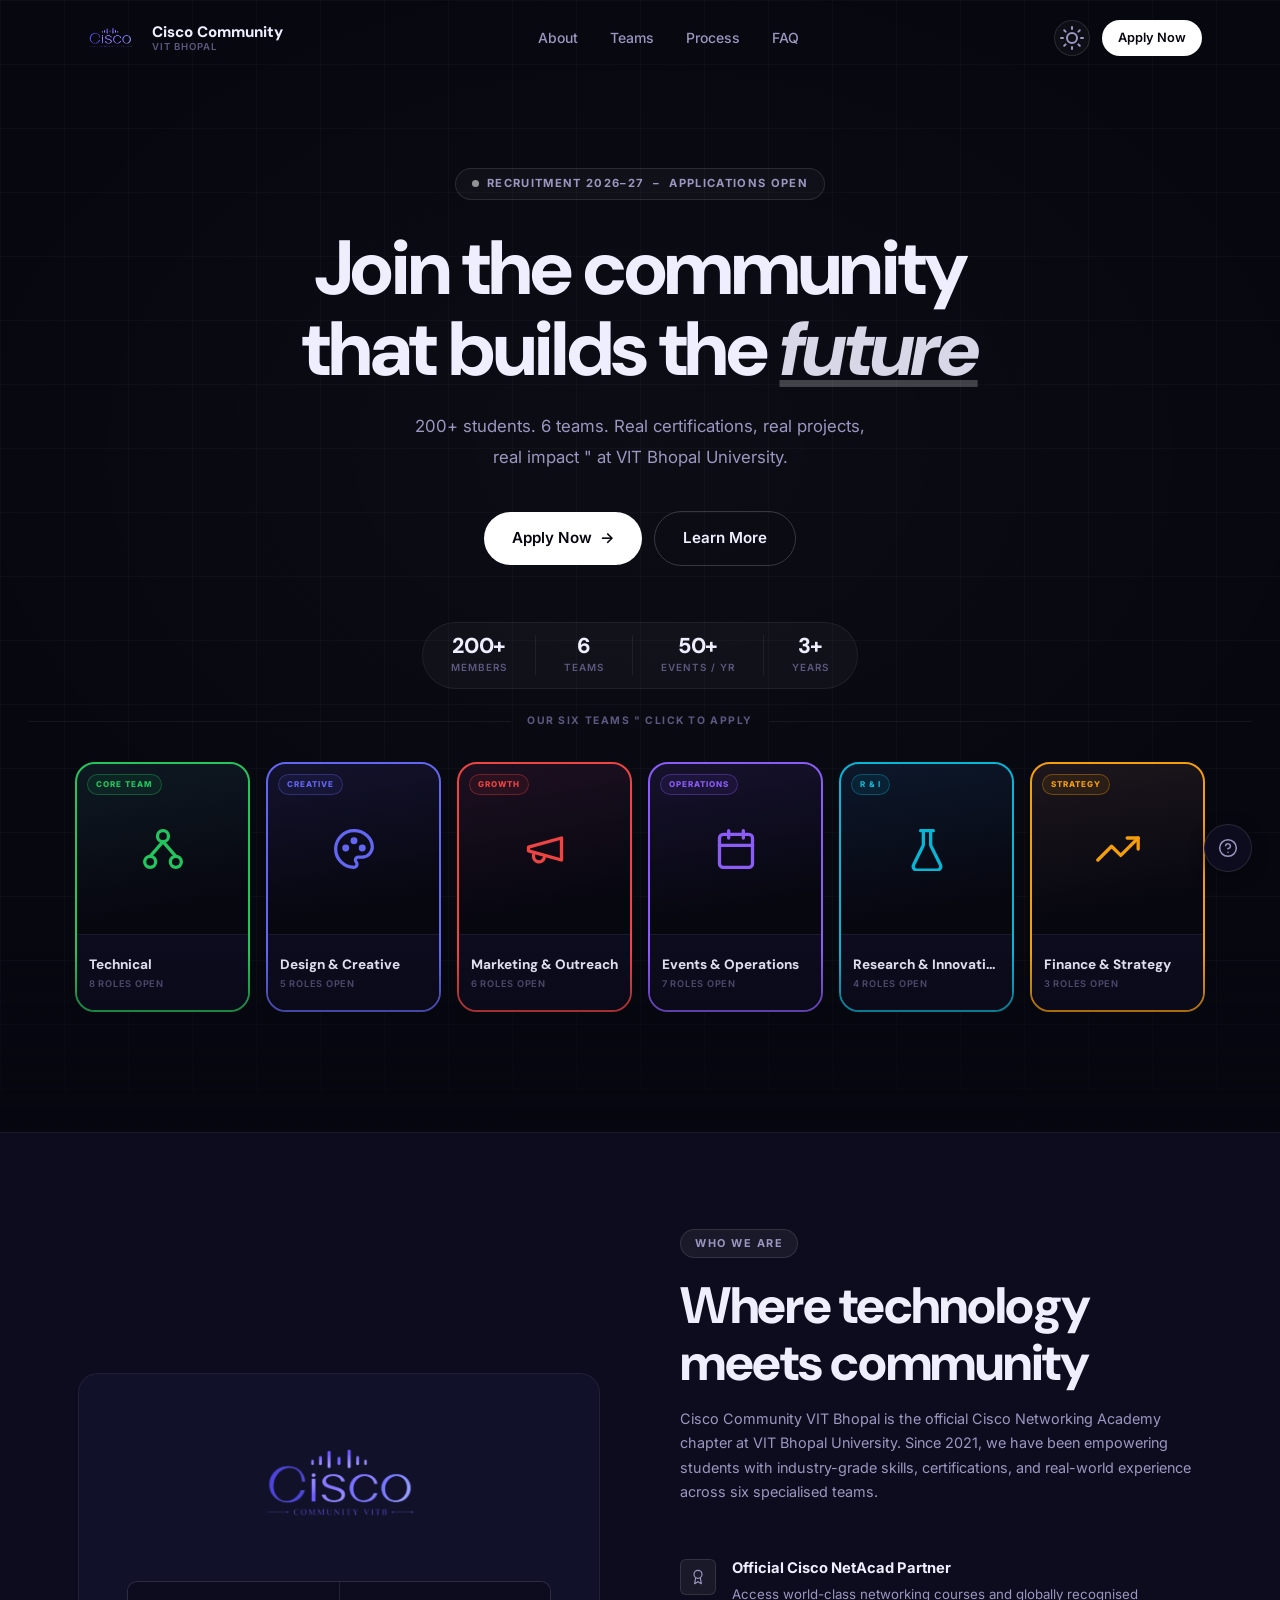
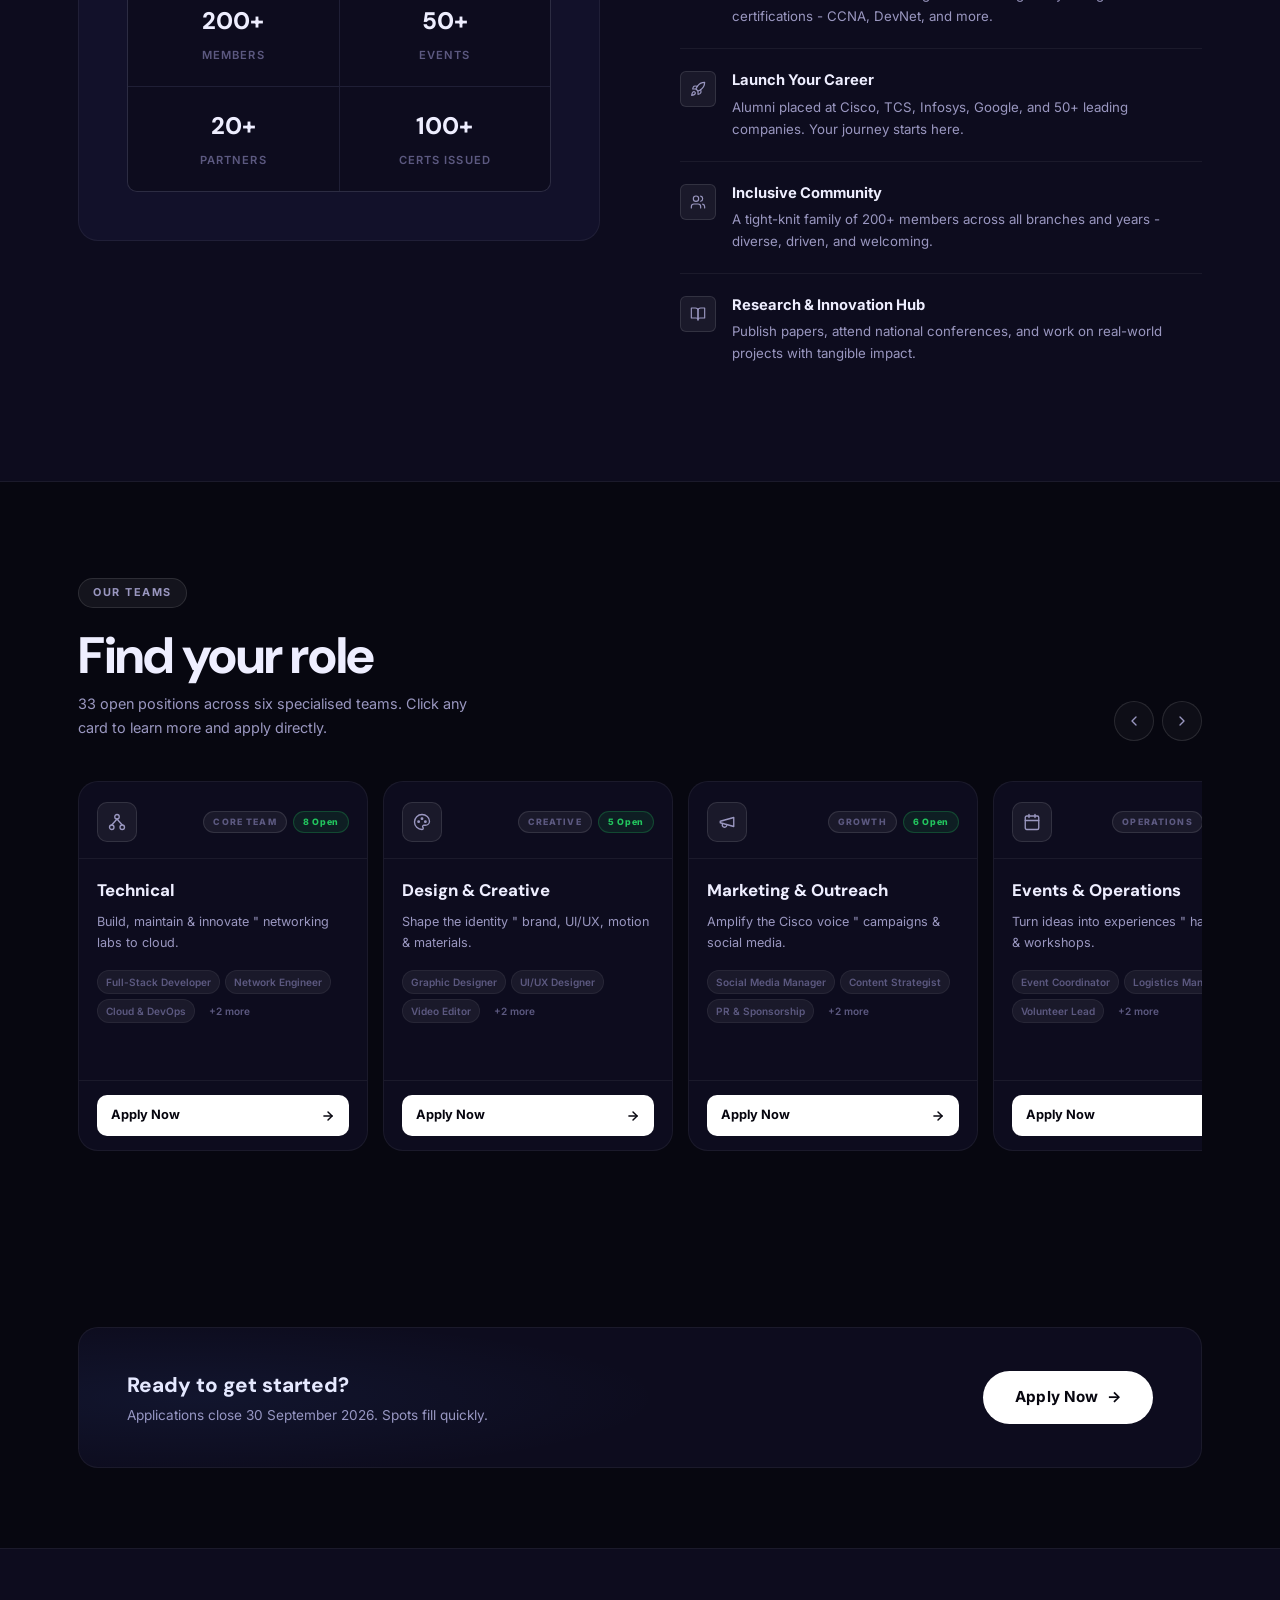
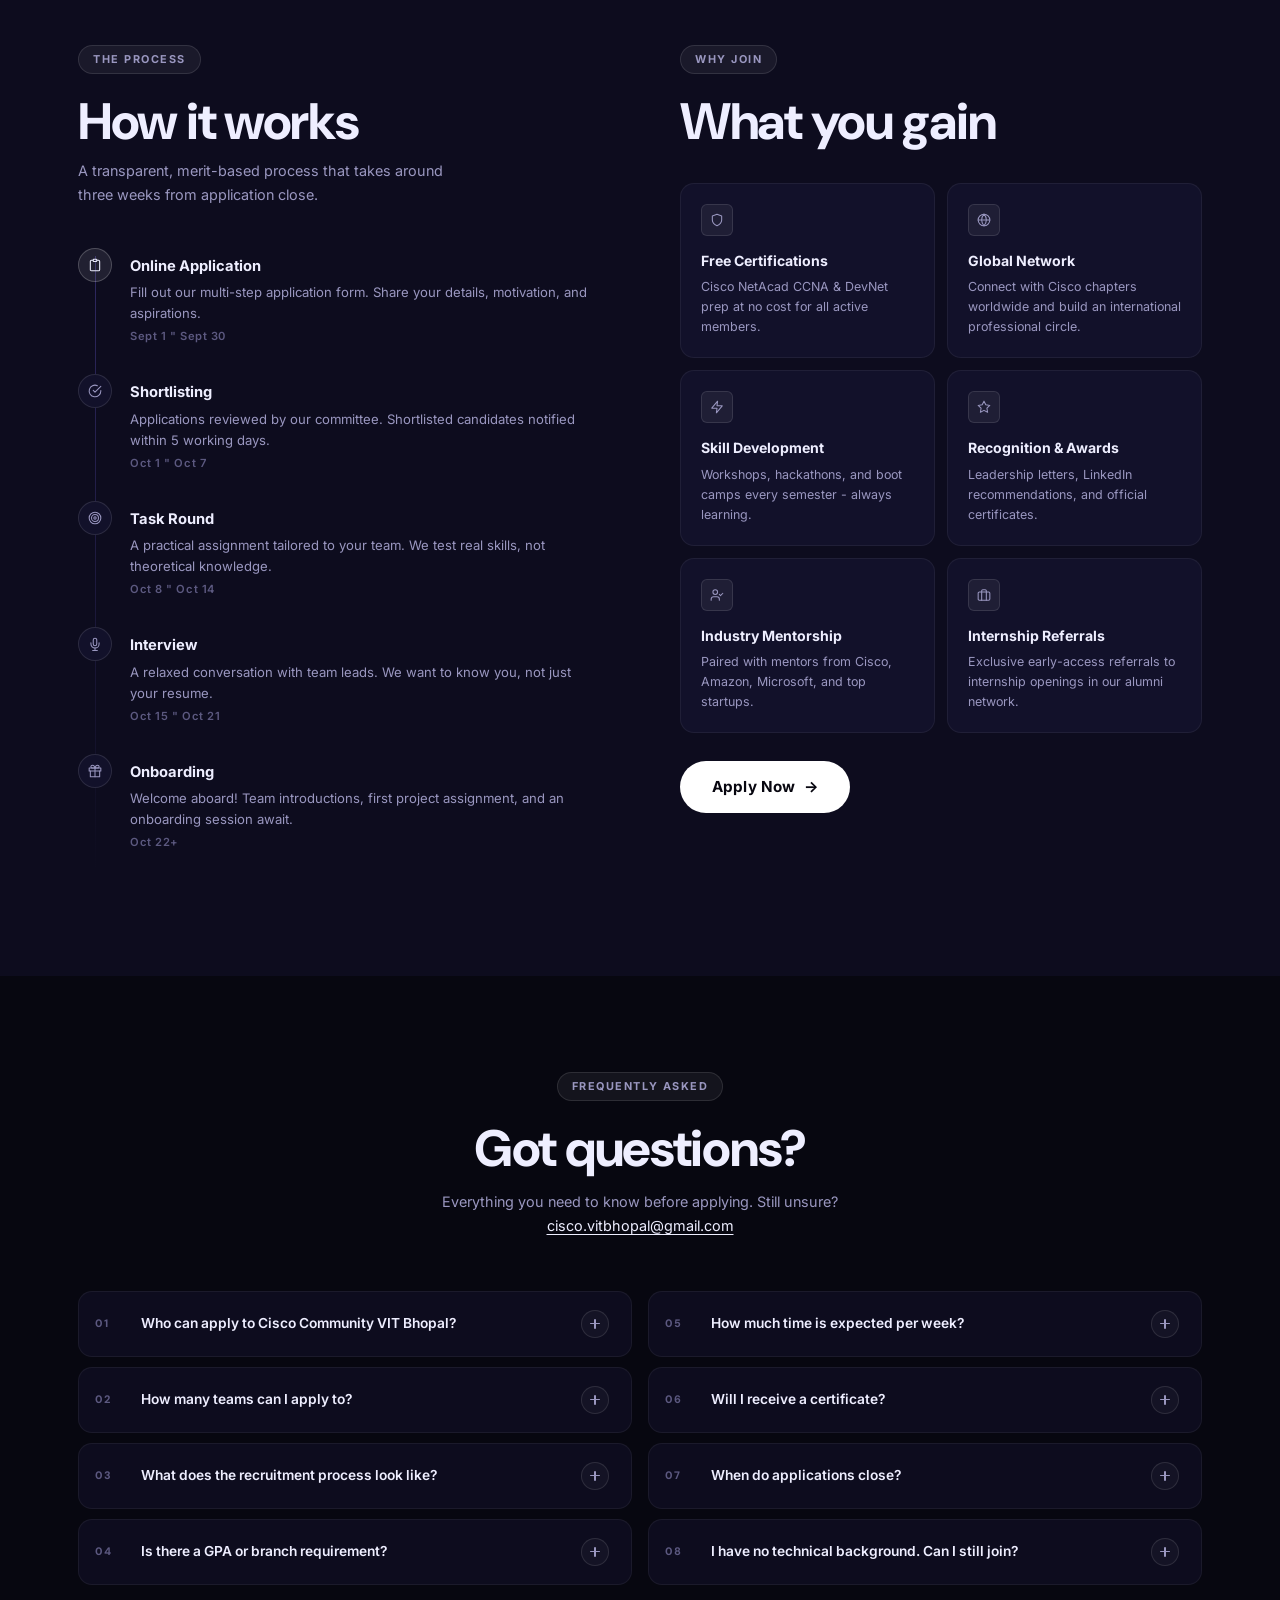
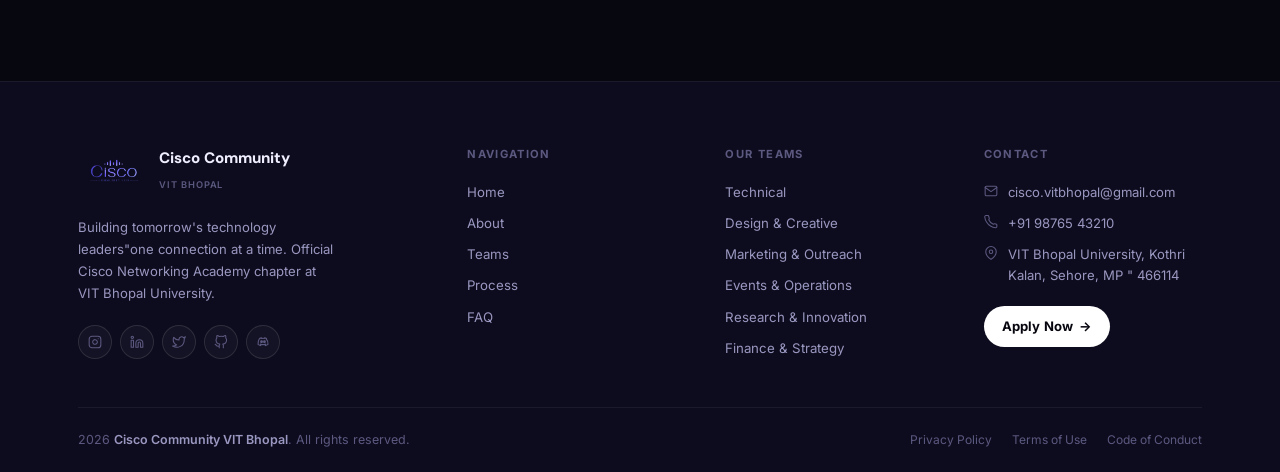
==== index.html @ 044852a4 "initial commit" ====
<!DOCTYPE html>
<html lang="en" data-theme="dark">
<head>
  <meta charset="UTF-8" />
  <meta name="viewport" content="width=device-width, initial-scale=1.0" />
  <meta name="description" content="Cisco Community VIT Bhopal — Recruitment 2026–27. Join 200+ students shaping the future of networking and technology at VIT Bhopal University." />
  <meta name="keywords" content="Cisco Community, VIT Bhopal, recruitment, networking, technology, club" />
  <meta name="author" content="Cisco Community VIT Bhopal" />

  <!-- Open Graph -->
  <meta property="og:title"       content="Cisco Community VIT Bhopal — Recruitment 2026–27" />
  <meta property="og:description" content="Join 200+ students. 6 teams. Endless opportunities." />
  <meta property="og:image"       content="logo.png" />
  <meta property="og:type"        content="website" />

  <title>Cisco Community VIT Bhopal — Recruitment 2026–27</title>

  <link rel="icon" type="image/png" href="logo.png" />
  <link rel="stylesheet" href="style.css" />
</head>
<body>

  <!-- NAVBAR -->
  <header id="navbar" role="banner"></header>

  <main>

    <!-- HERO -->
    <section id="hero" aria-label="Hero"></section>

    <!-- ABOUT -->
    <section id="about" class="section" aria-label="About"></section>

    <!-- TEAMS -->
    <section id="teams" class="section" aria-label="Teams"></section>

    <!-- CTA BANNER (between Teams & Process) -->
    <div id="cta-container"></div>

    <!-- RECRUITMENT PROCESS -->
    <section id="recruitment" class="section" aria-label="Recruitment Process"></section>

    <!-- FAQ -->
    <section id="faq" class="section" aria-label="Frequently Asked Questions"></section>

  </main>

  <!-- FOOTER -->
  <footer id="footer" aria-label="Site Footer"></footer>

  <!-- TEAM DETAIL MODAL -->
  <div class="modal-overlay" id="team-modal" role="dialog" aria-modal="true" aria-label="Team Details">
    <div class="modal-box"></div>
  </div>

  <script src="app.js"></script>
</body>
</html>
---- style.css ----
/* ============================================================
   CISCO COMMUNITY VIT BHOPAL — RECRUITMENT WEBSITE
   Pangea-Style Design System · Full-Height Cards · Animations
   ============================================================ */

@import url('https://fonts.googleapis.com/css2?family=Inter:wght@300;400;500;600;700;800;900&family=DM+Sans:wght@300;400;500;600;700;800&display=swap');

/* ============================================================
   DESIGN TOKENS — DARK (default)
   ============================================================ */
:root {
  --bg-0:   #070710;
  --bg-1:   #0d0c1e;
  --bg-2:   #12112a;
  --bg-3:   #181635;
  --bg-4:   #1e1b40;

  --surface-1: rgba(255,255,255,0.03);
  --surface-2: rgba(255,255,255,0.055);
  --surface-3: rgba(255,255,255,0.085);

  --border-1: rgba(255,255,255,0.06);
  --border-2: rgba(255,255,255,0.11);
  --border-3: rgba(255,255,255,0.2);

  --accent:      #7c6aff;
  --accent-dim:  rgba(124,106,255,0.15);
  --accent-glow: rgba(124,106,255,0.28);

  --text-1: #eeeeff;
  --text-2: #9a97c0;
  --text-3: #5c5980;
  --text-inv: #07060f;

  --btn-primary-bg: #ffffff;
  --btn-primary-fg: #07060f;
  --btn-ghost-fg:   #eeeeff;
  --btn-ghost-border: rgba(255,255,255,0.18);

  --green:  #22c55e;
  --red:    #ef4444;
  --yellow: #f59e0b;

  --r-sm:   6px;
  --r-md:   10px;
  --r-lg:   14px;
  --r-xl:   20px;
  --r-2xl:  28px;
  --r-full: 9999px;

  --t-fast: 0.15s ease;
  --t-base: 0.28s ease;
  --t-slow: 0.5s ease;

  --z-nav:    900;
  --z-modal: 1000;
  --z-toast: 2000;
}

/* ============================================================
   LIGHT THEME
   ============================================================ */
[data-theme="light"] {
  --bg-0:   #f5f3ff;
  --bg-1:   #ffffff;
  --bg-2:   #f0eeff;
  --bg-3:   #e8e5ff;
  --bg-4:   #ddd9ff;

  --surface-1: rgba(0,0,0,0.02);
  --surface-2: rgba(0,0,0,0.04);
  --surface-3: rgba(0,0,0,0.07);

  --border-1: rgba(0,0,0,0.07);
  --border-2: rgba(0,0,0,0.12);
  --border-3: rgba(0,0,0,0.2);

  --accent:      #5b48f5;
  --accent-dim:  rgba(91,72,245,0.1);
  --accent-glow: rgba(91,72,245,0.22);

  --text-1:   #0d0a1a;
  --text-2:   #4a4768;
  --text-3:   #8e8aac;
  --text-inv: #f0efff;

  --btn-primary-bg: #0d0a1a;
  --btn-primary-fg: #ffffff;
  --btn-ghost-fg:   #0d0a1a;
  --btn-ghost-border: rgba(0,0,0,0.18);
}

/* ============================================================
   RESET
   ============================================================ */
*, *::before, *::after { margin:0; padding:0; box-sizing:border-box; }
html { scroll-behavior:smooth; font-size:16px; }
body {
  font-family: 'Inter', 'DM Sans', sans-serif;
  background: var(--bg-0);
  color: var(--text-1);
  line-height: 1.6;
  overflow-x: hidden;
  -webkit-font-smoothing: antialiased;
}
img    { max-width:100%; display:block; }
a      { color:inherit; text-decoration:none; }
ul,ol  { list-style:none; }
button { cursor:pointer; font-family:inherit; }
input,textarea,select { font-family:inherit; }
::-webkit-scrollbar { width:4px; }
::-webkit-scrollbar-track { background:var(--bg-1); }
::-webkit-scrollbar-thumb { background:var(--accent); border-radius:99px; }

/* ============================================================
   LAYOUT
   ============================================================ */
.container { max-width:1180px; margin:0 auto; padding:0 28px; }
.section   { padding:96px 0; position:relative; }

/* ============================================================
   TYPOGRAPHY
   ============================================================ */
.display-xl {
  font-family:'DM Sans','Inter',sans-serif;
  font-size: clamp(2.8rem, 6vw, 5.2rem);
  font-weight:800;
  line-height:1.05;
  letter-spacing:-0.03em;
}
.display-lg {
  font-family:'DM Sans','Inter',sans-serif;
  font-size: clamp(1.9rem, 4vw, 3.2rem);
  font-weight:800;
  line-height:1.1;
  letter-spacing:-0.025em;
}
.heading-md {
  font-family:'DM Sans','Inter',sans-serif;
  font-size:1.2rem;
  font-weight:700;
}
.body-lg { font-size:1.05rem; line-height:1.75; }
.body-md { font-size:0.9rem;  line-height:1.7; }
.body-sm { font-size:0.78rem; line-height:1.6; }
.label   { font-size:0.68rem; font-weight:700; letter-spacing:0.13em; text-transform:uppercase; }
.text-2  { color:var(--text-2); }
.text-3  { color:var(--text-3); }

/* ============================================================
   EYEBROW
   ============================================================ */
.eyebrow {
  display:inline-flex; align-items:center; gap:8px;
  padding:5px 14px;
  border:1px solid var(--border-2); border-radius:var(--r-full);
  background:var(--surface-2); color:var(--text-2);
  font-size:0.68rem; font-weight:700;
  letter-spacing:0.14em; text-transform:uppercase;
  margin-bottom:20px;
}
.eyebrow-accent {
  background:var(--accent-dim);
  border-color:rgba(124,106,255,0.32);
  color:var(--accent);
}

/* ============================================================
   BUTTONS
   ============================================================ */
.btn {
  display:inline-flex; align-items:center; justify-content:center; gap:8px;
  padding:11px 22px; border-radius:var(--r-full);
  font-weight:600; font-size:0.88rem; border:none;
  cursor:pointer; transition:all var(--t-base); white-space:nowrap;
}
.btn-primary { background:var(--btn-primary-bg); color:var(--btn-primary-fg); }
.btn-primary:hover { opacity:0.86; transform:translateY(-1px); }
.btn-ghost {
  background:transparent; color:var(--btn-ghost-fg);
  border:1px solid var(--btn-ghost-border);
}
.btn-ghost:hover { background:var(--surface-2); border-color:var(--border-3); transform:translateY(-1px); }
.btn-accent { background:var(--accent); color:#fff; }
.btn-accent:hover { opacity:0.86; transform:translateY(-1px); box-shadow:0 8px 24px var(--accent-glow); }
.btn-lg { padding:14px 28px; font-size:0.95rem; }
.btn-sm { padding:8px 16px;  font-size:0.8rem; }

/* ── Pangea CTA pill — only used in recruitment/footer CTA ── */
.btn-pangea {
  display:inline-flex; align-items:center; gap:8px;
  background:var(--btn-primary-bg);
  color:var(--btn-primary-fg);
  padding:14px 32px;
  border-radius:var(--r-full);
  font-weight:700; font-size:0.95rem;
  border:none; cursor:pointer;
  text-decoration:none;
  transition:all var(--t-base);
  letter-spacing:0.01em;
}

/* ============================================================
   NAVBAR
   ============================================================ */
#navbar {
  position:fixed; inset:0 0 auto; z-index:var(--z-nav);
  transition:background var(--t-base), border-color var(--t-base);
}
#navbar.scrolled {
  background:rgba(7,7,16,0.82);
  backdrop-filter:blur(18px); -webkit-backdrop-filter:blur(18px);
  border-bottom:1px solid var(--border-1);
}
[data-theme="light"] #navbar.scrolled { background:rgba(255,255,255,0.88); }

.nav-inner {
  display:flex; align-items:center; justify-content:space-between;
  padding:20px 28px; max-width:1180px; margin:0 auto;
}
.nav-logo { display:flex; align-items:center; gap:10px; flex-shrink:0; }
.nav-logo img { height:36px; filter:brightness(1.15) saturate(1.1); }
[data-theme="light"] .nav-logo img { filter:none; }
.nav-logo-stack { display:flex; flex-direction:column; line-height:1.1; }
.nav-logo-name  { font-family:'DM Sans',sans-serif; font-weight:800; font-size:0.95rem; }
.nav-logo-sub   { font-size:0.6rem; font-weight:600; color:var(--text-3); letter-spacing:0.1em; text-transform:uppercase; margin-top:1px; }

.nav-links { display:flex; align-items:center; gap:32px; }
.nav-links a { font-size:0.875rem; font-weight:500; color:var(--text-2); transition:color var(--t-fast); }
.nav-links a:hover { color:var(--text-1); }

.nav-right { display:flex; align-items:center; gap:12px; }

.theme-toggle {
  width:36px; height:36px; border-radius:50%;
  border:1px solid var(--border-2); background:var(--surface-1);
  color:var(--text-2); display:flex; align-items:center; justify-content:center;
  cursor:pointer; transition:all var(--t-fast); flex-shrink:0;
}
.theme-toggle:hover { background:var(--surface-3); color:var(--text-1); border-color:var(--border-3); }

.hamburger { display:none; flex-direction:column; gap:5px; background:none; border:none; padding:4px; }
.hamburger span { display:block; width:22px; height:1.5px; background:var(--text-1); border-radius:2px; transition:all var(--t-base); }

.nav-mobile { display:none; flex-direction:column; gap:0; background:var(--bg-1); border-top:1px solid var(--border-1); }
.nav-mobile.open { display:flex; }
.nav-mobile a { padding:14px 28px; font-size:0.9rem; font-weight:500; color:var(--text-2); border-bottom:1px solid var(--border-1); }
.nav-mobile a:hover { color:var(--text-1); }
.nav-mobile .btn { margin:16px 28px; }

/* ============================================================
   HERO — PANGEA CENTERED LAYOUT
   ============================================================ */
#hero {
  min-height:100vh;
  display:flex;
  flex-direction:column;
  align-items:center;
  padding-top:88px;
  position:relative;
  overflow:hidden;
  background:var(--bg-0);
}

/* Background elements */
.hero-bg { position:absolute; inset:0; pointer-events:none; z-index:0; }
.hero-grid-lines {
  position:absolute; inset:0;
  background-image:
    linear-gradient(rgba(255,255,255,0.022) 1px, transparent 1px),
    linear-gradient(90deg, rgba(255,255,255,0.022) 1px, transparent 1px);
  background-size:64px 64px;
}
[data-theme="light"] .hero-grid-lines {
  background-image:
    linear-gradient(rgba(0,0,0,0.04) 1px, transparent 1px),
    linear-gradient(90deg, rgba(0,0,0,0.04) 1px, transparent 1px);
}
.hero-vignette {
  position:absolute; inset:0;
  background:radial-gradient(ellipse 80% 65% at 50% 40%, rgba(255,255,255,0.025) 0%, transparent 70%);
}
.hero-fade-bottom {
  position:absolute; bottom:0; left:0; right:0; height:180px;
  background:linear-gradient(to top, var(--bg-0), transparent);
  pointer-events:none; z-index:5;
}

/* ── Hero center block ── */
.hero-center {
  position:relative; z-index:2;
  width:100%; max-width:1180px;
  padding:80px 28px 24px;
  display:flex; flex-direction:column; align-items:center;
}

/* Kicker pill */
.hero-kicker {
  display:inline-flex; align-items:center; gap:8px;
  padding:6px 16px;
  border:1px solid var(--border-2); border-radius:var(--r-full);
  background:var(--surface-1); color:var(--text-2);
  font-size:0.7rem; font-weight:700;
  letter-spacing:0.12em; text-transform:uppercase;
  margin-bottom:28px;
}
.hero-kicker-dot {
  width:7px; height:7px; border-radius:50%; background:rgba(255,255,255,0.55);
  animation:pulse-dot 2.2s ease-in-out infinite;
}

/* Main heading — accent word: clean white italic, formal */
.hero-accent-word {
  font-style:italic;
  color:var(--text-1);
  opacity:0.9;
  text-decoration:underline;
  text-underline-offset:5px;
  text-decoration-color:rgba(255,255,255,0.25);
}

/* Pangea CTA row */
.hero-actions {
  display:flex; align-items:center; gap:12px; flex-wrap:wrap;
  margin-bottom:56px;
}

/* Stats pill */
.hero-stats-row {
  display:flex; align-items:center;
  border:1px solid var(--border-1); border-radius:var(--r-full);
  background:var(--surface-1); overflow:hidden;
  flex-wrap:wrap;
}
.hsr-item {
  display:flex; flex-direction:column; align-items:center;
  padding:12px 28px;
}
.hsr-item strong {
  font-family:'DM Sans',sans-serif; font-size:1.35rem;
  font-weight:800; color:var(--text-1); letter-spacing:-0.02em;
  line-height:1.1;
}
.hsr-item span {
  font-size:0.62rem; font-weight:600; color:var(--text-3);
  letter-spacing:0.1em; text-transform:uppercase; margin-top:2px;
}
.hsr-sep { width:1px; height:40px; background:var(--border-1); flex-shrink:0; }

/* ── Hero arc (Pangea-style fan section) ── */
.hero-arc {
  position:relative; z-index:3;
  width:100%;
  padding:0 0 40px;
}
.hero-arc-label {
  display:flex; align-items:center;
  padding:0 28px; margin-bottom:16px;
}
.hero-arc-label span {
  font-size:0.65rem; font-weight:700;
  letter-spacing:0.15em; text-transform:uppercase;
  color:var(--text-3); padding:0 16px; white-space:nowrap;
}
.hsl-line { flex:1; height:1px; background:var(--border-1); }

/* SVG Icon Global Visibility */
svg.icon-svg, .htc-icon svg, .tc-icon-wrap svg, .about-feat-icon svg, .perk-icon svg, .tl-dot svg, .social-btn svg {
  display: inline-block;
  vertical-align: middle;
  stroke: currentColor;
  fill: none;
}

/* Arc track — align-items:flex-start so center cards are AT THE TOP of the arc
   (upper dome), outer cards drop down below them */
.hero-arc-track {
  display: flex;
  justify-content: center;
  align-items: flex-start;   /* top-anchored: outer cards high, center drops down */
  gap: 16px;
  padding: 16px 28px 80px;   /* bottom padding = room for center drop */
  overflow: visible;
}

/* ── Hero arc portrait card (Exact Identical Dimensions) ── */
.hero-team-card {
  width:175px; min-width:175px; max-width:175px;
  height:250px; min-height:250px; max-height:250px;
  border-radius:var(--r-xl);
  border:2px solid;
  overflow:hidden;
  cursor:pointer;
  flex-shrink:0;
  background:var(--bg-1);
  transform-origin: center center;
  will-change:transform, opacity;
  opacity:1;
  display:flex;
  flex-direction:column;
  box-sizing:border-box;
  transition:box-shadow 0.28s ease, border-color 0.28s ease;
}
.hero-team-card:hover {
  box-shadow:0 20px 50px rgba(0,0,0,0.6);
  z-index:10;
}
.htc-badge {
  position:absolute; top:10px; left:10px; z-index:3;
  font-size:0.5rem; font-weight:800; letter-spacing:0.12em; text-transform:uppercase;
  padding:3px 8px; border-radius:var(--r-full); border:1px solid;
  backdrop-filter:blur(8px);
}
.htc-art {
  position:relative; height:170px; min-height:170px; max-height:170px;
  overflow:hidden;
  display:flex; align-items:center; justify-content:center;
  flex-shrink:0;
}
.htc-icon {
  display:flex; align-items:center; justify-content:center;
  width:56px; height:56px;
}
.htc-icon svg {
  width:44px; height:44px;
  stroke:currentColor; stroke-width:1.8; fill:none;
}
.htc-footer {
  height:80px; min-height:80px; max-height:80px;
  padding:10px 12px; background:var(--bg-1);
  border-top:1px solid var(--border-1);
  display:flex; flex-direction:column; justify-content:center;
  box-sizing:border-box; flex-shrink:0;
}
.htc-name {
  font-family:'DM Sans',sans-serif; font-size:0.85rem;
  font-weight:800; color:var(--text-1); margin-bottom:3px;
  white-space:nowrap; overflow:hidden; text-overflow:ellipsis;
  line-height:1.2;
}
.htc-meta {
  font-size:0.58rem; font-weight:600;
  color:var(--text-3); text-transform:uppercase; letter-spacing:0.08em;
}

/* ============================================================
   HERO ENTRANCE ANIMATIONS
   ============================================================ */
@keyframes fadeUp {
  from { opacity:0; transform:translateY(36px); }
  to   { opacity:1; transform:translateY(0); }
}
@keyframes fadeIn {
  from { opacity:0; }
  to   { opacity:1; }
}
@keyframes pulse-dot {
  0%,100% { opacity:1; transform:scale(1); }
  50%     { opacity:0.4; transform:scale(0.65); }
}
@keyframes mascot-bob {
  0%,100% { transform:translateY(0); }
  50%     { transform:translateY(-6px); }
}
@keyframes cardFloat {
  0%,100% { transform:translateY(0); }
  50%     { transform:translateY(-10px); }
}

.hero-anim-1 { animation:fadeUp 0.7s ease 0.1s both; }
.hero-anim-2 { animation:fadeUp 0.7s ease 0.25s both; }
.hero-anim-3 { animation:fadeUp 0.7s ease 0.4s both; }
.hero-anim-4 { animation:fadeUp 0.7s ease 0.55s both; }
.hero-anim-5 { animation:fadeUp 0.7s ease 0.7s both; }
.hero-anim-6 { animation:fadeUp 0.8s ease 0.9s both; }

/* Float animation removed — arc is driven by scroll JS instead */

/* ============================================================
   ABOUT SECTION
   ============================================================ */
#about { background:var(--bg-1); border-top:1px solid var(--border-1); border-bottom:1px solid var(--border-1); }

.about-layout { display:grid; grid-template-columns:1fr 1fr; gap:80px; align-items:center; }

.about-logo-card {
  background:var(--bg-2); border:1px solid var(--border-1);
  border-radius:var(--r-xl); padding:48px;
  display:flex; flex-direction:column; align-items:center; gap:36px;
}
.about-logo-card img { max-width:220px; filter:brightness(1.1) saturate(1.15); }
[data-theme="light"] .about-logo-card img { filter:none; }

.about-stats {
  display:grid; grid-template-columns:1fr 1fr; gap:1px;
  background:var(--border-1); border:1px solid var(--border-1);
  border-radius:var(--r-md); overflow:hidden; width:100%;
}
.about-stat-item { background:var(--bg-1); padding:20px; text-align:center; }
.about-stat-n {
  font-family:'DM Sans',sans-serif; font-size:1.5rem; font-weight:800;
  color:var(--text-1); display:block;
}
.about-stat-l {
  font-size:0.7rem; font-weight:600; color:var(--text-3);
  letter-spacing:0.1em; text-transform:uppercase; margin-top:2px;
}

.about-features { display:flex; flex-direction:column; gap:0; }
.about-feature { display:flex; gap:16px; align-items:flex-start; padding:20px 0; border-bottom:1px solid var(--border-1); }
.about-feature:last-child { border-bottom:none; }
.about-feat-icon {
  width:36px; height:36px; border-radius:var(--r-sm);
  border:1px solid var(--border-2); background:var(--surface-2);
  display:flex; align-items:center; justify-content:center; flex-shrink:0; margin-top:2px;
  color:var(--text-2);
}
.about-feat-icon svg { width:16px; height:16px; stroke:currentColor; stroke-width:1.75; fill:none; }
.about-feat-body strong { display:block; font-weight:700; font-size:0.92rem; margin-bottom:4px; color:var(--text-1); }
.about-feat-body p { font-size:0.83rem; color:var(--text-2); line-height:1.65; }

/* ============================================================
   TEAMS SECTION — FULL-HEIGHT PANGEA PORTRAIT CARDS
   ============================================================ */
#teams { background:var(--bg-0); }

.teams-header {
  display:flex; justify-content:space-between; align-items:flex-end; margin-bottom:40px;
}
.scroll-controls { display:flex; gap:8px; }
.scroll-btn {
  width:40px; height:40px; border-radius:50%;
  border:1px solid var(--border-2); background:var(--surface-1);
  color:var(--text-2); display:flex; align-items:center; justify-content:center;
  cursor:pointer; transition:all var(--t-fast);
}
.scroll-btn:hover { background:var(--surface-3); border-color:var(--border-3); color:var(--text-1); }
.scroll-btn svg { width:16px; height:16px; stroke:currentColor; stroke-width:2; fill:none; }

.teams-track-wrapper { overflow:hidden; }
.teams-track { display:flex; gap:15px; transition:transform 0.5s cubic-bezier(0.25,0.46,0.45,0.94); }

/* ── Monotone text-only team card ── */
.team-card {
  width:290px; min-width:290px; max-width:290px;
  height:370px; min-height:370px; max-height:370px;
  flex-shrink:0;
  border-radius:var(--r-xl);
  border:1px solid var(--border-1);
  overflow:hidden;
  cursor:pointer;
  transition:transform var(--t-base), box-shadow var(--t-base), border-color var(--t-base);
  background:var(--bg-1);
  display:flex; flex-direction:column;
  box-sizing:border-box;
}
.team-card:hover {
  transform:translateY(-8px);
  box-shadow:0 20px 56px rgba(0,0,0,0.45);
  border-color:var(--border-2);
}

/* Card header — icon + pills row */
.tc-header {
  display:flex; align-items:center; justify-content:space-between;
  padding:20px 18px 16px;
  border-bottom:1px solid var(--border-1);
}
.tc-icon-wrap {
  width:40px; height:40px;
  display:flex; align-items:center; justify-content:center;
  border:1px solid var(--border-2); border-radius:var(--r-md);
  background:var(--surface-2); color:var(--text-2); flex-shrink:0;
}
.tc-icon-wrap svg {
  width:18px; height:18px;
  stroke:currentColor; stroke-width:1.8; fill:none;
}
.tc-header-pills { display:flex; align-items:center; gap:6px; }

/* Monotone badge — no team color */
.tc-badge-mono {
  font-size:0.55rem; font-weight:800; letter-spacing:0.13em; text-transform:uppercase;
  padding:3px 9px; border-radius:var(--r-full);
  background:var(--surface-2); border:1px solid var(--border-2);
  color:var(--text-3);
}

/* Open pill — stays green as it's a status indicator */
.tc-open-mono {
  font-size:0.55rem; font-weight:800; letter-spacing:0.08em;
  padding:3px 9px; border-radius:var(--r-full);
  background:rgba(34,197,94,0.1); color:#22c55e;
  border:1px solid rgba(34,197,94,0.25);
}

/* Card body — text content */
.tc-body { padding:18px; flex:1; }

.tc-name {
  font-family:'DM Sans',sans-serif; font-size:1.05rem;
  font-weight:800; color:var(--text-1); margin-bottom:8px;
}
.tc-short {
  font-size:0.79rem; color:var(--text-2); line-height:1.65; margin-bottom:16px;
}

/* Role chips row */
.tc-roles-row { display:flex; flex-wrap:wrap; gap:5px; }
.tc-role-chip {
  font-size:0.63rem; font-weight:600; padding:3px 8px;
  border-radius:var(--r-full); background:var(--surface-2);
  border:1px solid var(--border-1); color:var(--text-3);
}
.tc-role-more { background:transparent; border-color:transparent; color:var(--text-3); }

/* Card footer bar — apply CTA */
.tc-footer-bar {
  padding:14px 18px;
  border-top:1px solid var(--border-1);
}

/* Apply button — monotone white/dark */
.tc-apply-btn {
  display:flex; align-items:center; justify-content:space-between;
  padding:10px 14px; border-radius:var(--r-md);
  background:var(--btn-primary-bg); color:var(--btn-primary-fg);
  font-size:0.8rem; font-weight:700;
  text-decoration:none; transition:all var(--t-base); gap:8px;
  border:none; cursor:pointer; width:100%;
}
.tc-apply-btn:hover { opacity:0.88; transform:translateY(-1px); }
.tc-apply-icon { display:flex; align-items:center; }
.tc-apply-icon svg { width:14px; height:14px; stroke:var(--btn-primary-fg); stroke-width:2.5; fill:none; }

/* ── No art to scale — removed ── */

/* ============================================================
   RECRUITMENT
   ============================================================ */
#recruitment { background:var(--bg-1); border-top:1px solid var(--border-1); }

.recruitment-layout { display:grid; grid-template-columns:1fr 1fr; gap:80px; align-items:start; }

.timeline { position:relative; }
.timeline-line {
  position:absolute; left:17px; top:8px; bottom:8px;
  width:1px; background:linear-gradient(to bottom, var(--accent), transparent); opacity:0.3;
}
.tl-item { display:flex; gap:18px; padding-bottom:28px; position:relative; }
.tl-dot {
  width:34px; height:34px; border-radius:50%;
  border:1px solid var(--border-2); background:var(--bg-2);
  display:flex; align-items:center; justify-content:center; flex-shrink:0; z-index:1;
  color:var(--text-2);
}
.tl-dot svg { width:14px; height:14px; stroke:currentColor; stroke-width:1.8; fill:none; }
.tl-dot.active { background:var(--surface-3); border-color:var(--border-3); color:var(--text-1); }
.tl-content strong { display:block; font-weight:700; font-size:0.92rem; color:var(--text-1); margin-bottom:4px; margin-top:7px; }
.tl-content p { font-size:0.82rem; color:var(--text-2); line-height:1.6; }
.tl-date { font-size:0.7rem; font-weight:600; color:var(--text-3); margin-top:4px; letter-spacing:0.05em; }

.perks-grid { display:grid; grid-template-columns:1fr 1fr; gap:12px; }
.perk-card {
  background:var(--bg-2); border:1px solid var(--border-1);
  border-radius:var(--r-lg); padding:20px;
  transition:border-color var(--t-base), transform var(--t-base);
}
.perk-card:hover { border-color:var(--border-2); transform:translateY(-2px); }
.perk-icon {
  width:32px; height:32px; border-radius:var(--r-sm);
  border:1px solid var(--border-2); background:var(--surface-2);
  display:flex; align-items:center; justify-content:center; color:var(--text-2); margin-bottom:14px;
}
.perk-icon svg { width:14px; height:14px; stroke:currentColor; stroke-width:1.8; fill:none; }
.perk-card h4 { font-weight:700; font-size:0.88rem; color:var(--text-1); margin-bottom:5px; }
.perk-card p  { font-size:0.78rem; color:var(--text-2); line-height:1.6; }

/* ============================================================
   CTA BANNER
   ============================================================ */
.cta-banner {
  border:1px solid var(--border-1); border-radius:var(--r-xl);
  padding:40px 48px;
  display:flex; justify-content:space-between; align-items:center; gap:24px;
  background:var(--bg-1); position:relative; overflow:hidden;
  margin:80px 0;
}
.cta-banner::before {
  content:''; position:absolute; inset:0;
  background:radial-gradient(ellipse 60% 80% at 10% 50%, rgba(79,139,255,0.07) 0%, transparent 70%);
  pointer-events:none;
}
.cta-banner h3 { font-family:'DM Sans',sans-serif; font-size:1.3rem; font-weight:800; margin-bottom:4px; }
.cta-banner p  { font-size:0.85rem; color:var(--text-2); }

/* ============================================================
   FAQ — Numbered 2-column accordion (no cross-column layout shift)
   ============================================================ */
#faq { background:var(--bg-0); }

/* Two independent columns — each scrolls its own height */
.faq-two-col {
  display:grid;
  grid-template-columns:1fr 1fr;
  gap:16px;
  align-items:start;   /* prevents columns stretching each other */
}
.faq-col {
  display: flex;
  flex-direction: column;
  gap: 10px;
}

.faq-item {
  background:var(--bg-1);
  border:1px solid var(--border-1);
  border-radius:var(--r-lg);
  overflow:hidden;
  transition:border-color var(--t-base), box-shadow var(--t-base);
}
.faq-item:hover  { border-color:var(--border-2); }
.faq-item.open   { border-color:var(--border-3); box-shadow:0 4px 24px rgba(0,0,0,0.22); }

/* Row: number + question text + toggle icon */
.faq-q {
  display:grid;
  grid-template-columns:36px 1fr 32px;
  align-items:center;
  width:100%;
  padding:18px 18px 18px 16px;
  background:none;
  border:none;
  cursor:pointer;
  text-align:left;
  gap:10px;
  color:var(--text-1);
  transition:background var(--t-fast);
}
.faq-q:hover { background:var(--surface-1); }

/* Sequence number */
.faq-num {
  font-family:'DM Sans',sans-serif;
  font-size:0.68rem;
  font-weight:800;
  letter-spacing:0.08em;
  color:var(--text-3);
  line-height:1;
}
.faq-item.open .faq-num { color:var(--text-2); }

/* Question text */
.faq-q-text {
  font-weight:600;
  font-size:0.86rem;
  line-height:1.45;
  color:var(--text-1);
}

/* Toggle — animated cross → minus */
.faq-toggle {
  width:28px; height:28px;
  border-radius:50%;
  border:1px solid var(--border-2);
  background:var(--surface-1);
  display:flex; align-items:center; justify-content:center;
  flex-shrink:0; position:relative;
  transition:background var(--t-base), border-color var(--t-base);
}
.faq-toggle::before,
.faq-toggle::after {
  content:'';
  position:absolute;
  background:var(--text-2);
  border-radius:2px;
  transition:transform 0.28s ease, opacity 0.22s ease;
}
.faq-toggle::before { width:10px; height:1.5px; }          /* horizontal bar */
.faq-toggle::after  { width:1.5px; height:10px; }          /* vertical bar */

/* When open: vertical bar rotates to become horizontal = shows — */
.faq-item.open .faq-toggle {
  background:var(--surface-3);
  border-color:var(--border-3);
}
.faq-item.open .faq-toggle::after { transform:rotate(90deg); opacity:0; }

/* Answer panel — height transition */
.faq-ans {
  display:grid;
  grid-template-rows:0fr;
  transition:grid-template-rows 0.35s ease;
}
.faq-item.open .faq-ans { grid-template-rows:1fr; }

.faq-ans-inner {
  overflow:hidden;
  padding:0 18px 0 62px;  /* aligns with question text (36 + 16 + 10 gap) */
  font-size:0.83rem;
  color:var(--text-2);
  line-height:1.72;
  transition:padding-bottom 0.28s ease;
}
.faq-item.open .faq-ans-inner { padding-bottom:18px; }

/* ============================================================
   FOOTER
   ============================================================ */
#footer { background:var(--bg-1); border-top:1px solid var(--border-1); padding-top:64px; }

.footer-top { display:grid; grid-template-columns:1.6fr 1fr 1fr 1fr; gap:40px; padding-bottom:48px; border-bottom:1px solid var(--border-1); }
.footer-brand { display:flex; flex-direction:column; gap:20px; }
.footer-logo { display:flex; align-items:center; gap:10px; }
.footer-logo img { height:40px; filter:brightness(1.1) saturate(1.1); }
[data-theme="light"] .footer-logo img { filter:none; }
.footer-logo-name { font-family:'DM Sans',sans-serif; font-weight:800; font-size:0.95rem; display:block; }
.footer-logo-sub  { font-size:0.58rem; font-weight:600; color:var(--text-3); letter-spacing:0.1em; text-transform:uppercase; }
.footer-tagline { font-size:0.82rem; color:var(--text-2); line-height:1.7; max-width:260px; }

.footer-socials { display:flex; gap:8px; }
.social-btn {
  width:34px; height:34px; border-radius:50%;
  border:1px solid var(--border-2); background:var(--surface-1);
  display:flex; align-items:center; justify-content:center; color:var(--text-3);
  transition:all var(--t-base); cursor:pointer;
}
.social-btn:hover { background:var(--surface-3); border-color:var(--border-3); color:var(--text-1); transform:translateY(-2px); }
.social-btn svg { width:14px; height:14px; stroke:currentColor; stroke-width:1.8; fill:none; }

.footer-col h5 { font-size:0.7rem; font-weight:700; letter-spacing:0.12em; text-transform:uppercase; color:var(--text-3); margin-bottom:18px; }
.footer-links { display:flex; flex-direction:column; gap:10px; }
.footer-links a { font-size:0.83rem; color:var(--text-2); transition:color var(--t-fast); }
.footer-links a:hover { color:var(--text-1); }

.footer-contact-row { display:flex; gap:10px; align-items:flex-start; font-size:0.82rem; color:var(--text-2); margin-bottom:10px; }
.footer-contact-row svg { width:14px; height:14px; stroke:var(--text-3); stroke-width:1.8; fill:none; flex-shrink:0; margin-top:2px; }

.footer-bottom { display:flex; justify-content:space-between; align-items:center; padding:22px 0; flex-wrap:wrap; gap:12px; }
.footer-copy { font-size:0.78rem; color:var(--text-3); }
.footer-copy strong { color:var(--text-2); font-weight:600; }
.footer-bottom-links { display:flex; gap:20px; }
.footer-bottom-links a { font-size:0.75rem; color:var(--text-3); transition:color var(--t-fast); }
.footer-bottom-links a:hover { color:var(--text-2); }

/* ============================================================
   MODAL
   ============================================================ */
.modal-overlay {
  position:fixed; inset:0; z-index:var(--z-modal);
  display:flex; align-items:center; justify-content:center; padding:24px;
  background:rgba(7,7,16,0.8); backdrop-filter:blur(12px);
  opacity:0; pointer-events:none; transition:opacity var(--t-base);
}
[data-theme="light"] .modal-overlay { background:rgba(13,10,26,0.65); }
.modal-overlay.open { opacity:1; pointer-events:all; }

.modal-box {
  background:var(--bg-1); border:1px solid var(--border-2);
  border-radius:var(--r-xl); max-width:560px; width:100%;
  max-height:90vh; overflow-y:auto;
  transform:scale(0.95) translateY(20px); transition:transform var(--t-base);
}
.modal-overlay.open .modal-box { transform:scale(1) translateY(0); }

.modal-hd {
  display:flex; justify-content:space-between; align-items:center;
  padding:22px 24px; border-bottom:1px solid var(--border-1);
  position:sticky; top:0; background:var(--bg-1); z-index:1;
}
.modal-close {
  width:32px; height:32px; border-radius:50%;
  border:1px solid var(--border-2); background:var(--surface-1);
  color:var(--text-3); display:flex; align-items:center; justify-content:center;
  cursor:pointer; transition:all var(--t-fast); flex-shrink:0;
}
.modal-close:hover { background:rgba(239,68,68,0.12); border-color:rgba(239,68,68,0.3); color:#ef4444; }
.modal-close svg { width:12px; height:12px; stroke:currentColor; stroke-width:2.5; fill:none; }
.modal-bd { padding:24px; }
.modal-ft { padding:18px 24px; border-top:1px solid var(--border-1); display:flex; gap:10px; justify-content:flex-end; }

/* ============================================================
   SCROLL ANIMATE
   ============================================================ */
.aos { opacity:0; transform:translateY(24px); transition:opacity 0.65s ease, transform 0.65s ease; }
.aos.in { opacity:1; transform:translateY(0); }
.aos-delay-1 { transition-delay:0.12s; }
.aos-delay-2 { transition-delay:0.24s; }
.aos-delay-3 { transition-delay:0.36s; }

/* ============================================================
   FLOATING MASCOT/HELPER
   ============================================================ */
.mascot-wrap { position:fixed; bottom:28px; right:28px; z-index:800; display:flex; flex-direction:column; align-items:flex-end; gap:10px; }
.mascot-bubble {
  background:var(--bg-1); border:1px solid var(--border-2);
  border-radius:var(--r-lg) var(--r-lg) 4px var(--r-lg);
  padding:10px 14px; font-size:0.78rem; color:var(--text-2);
  max-width:200px; text-align:right; display:none;
  box-shadow:0 8px 24px rgba(0,0,0,0.3);
  animation:bubble-in 0.25s ease both;
}
.mascot-bubble.show { display:block; }
@keyframes bubble-in {
  from { opacity:0; transform:scale(0.85); }
  to   { opacity:1; transform:scale(1); }
}
.mascot-btn {
  width:48px; height:48px; border-radius:50%;
  background:var(--bg-1); border:1px solid var(--border-2);
  display:flex; align-items:center; justify-content:center;
  cursor:pointer; box-shadow:0 4px 16px rgba(0,0,0,0.4);
  transition:transform var(--t-base), box-shadow var(--t-base);
  color:var(--text-2);
  animation:mascot-bob 3.5s ease-in-out infinite;
}
.mascot-btn:hover {
  transform:scale(1.1); border-color:var(--accent);
  box-shadow:0 8px 24px rgba(0,0,0,0.5); color:var(--text-1); animation:none;
}
.mascot-btn svg { width:20px; height:20px; stroke:currentColor; stroke-width:1.8; fill:none; }

/* ============================================================
   RESPONSIVE
   ============================================================ */
@media (max-width:1024px) {
  .about-layout       { grid-template-columns:1fr; gap:40px; }
  .recruitment-layout { grid-template-columns:1fr; gap:56px; }
  .footer-top         { grid-template-columns:1fr 1fr; }
  .faq-two-col        { grid-template-columns:1fr; }  /* stack FAQ cols on tablet */
  .teams-header       { flex-direction:column; align-items:flex-start; gap:16px; }
}
@media (max-width:768px) {
  .section            { padding:64px 0; }
  .nav-links,.nav-right .btn { display:none; }
  .hamburger          { display:flex; }
  .footer-top         { grid-template-columns:1fr; gap:32px; }
  .footer-bottom      { flex-direction:column; text-align:center; }
  .perks-grid         { grid-template-columns:1fr; }
  .cta-banner         { flex-direction:column; text-align:center; padding:28px; }
  .faq-two-col        { grid-template-columns:1fr; }
  .hero-arc-track     { gap:6px; padding:16px 18px 30px; justify-content:flex-start; overflow-x:auto; min-height:unset; }
  .hero-arc           { overflow:hidden; }
  .hero-team-card     { width:145px; min-width:145px; max-width:145px; height:220px; min-height:220px; max-height:220px; }
  .htc-art            { height:145px; min-height:145px; max-height:145px; }
  .htc-footer         { height:75px; min-height:75px; max-height:75px; }
  .team-card          { width:260px; min-width:260px; max-width:260px; }
  .hero-stats-row     { border-radius:var(--r-xl); }
  .hsr-item           { padding:10px 16px; }
  .hero-anim-1,.hero-anim-2,.hero-anim-3,.hero-anim-4,.hero-anim-5,.hero-anim-6 { animation-duration:0.5s; }
}
@media (max-width:480px) {
  .container  { padding:0 18px; }
  .nav-inner  { padding:16px 18px; }
  .hero-center { padding:64px 18px 40px; }
  .display-xl { font-size:clamp(2.2rem,10vw,3rem); }
}
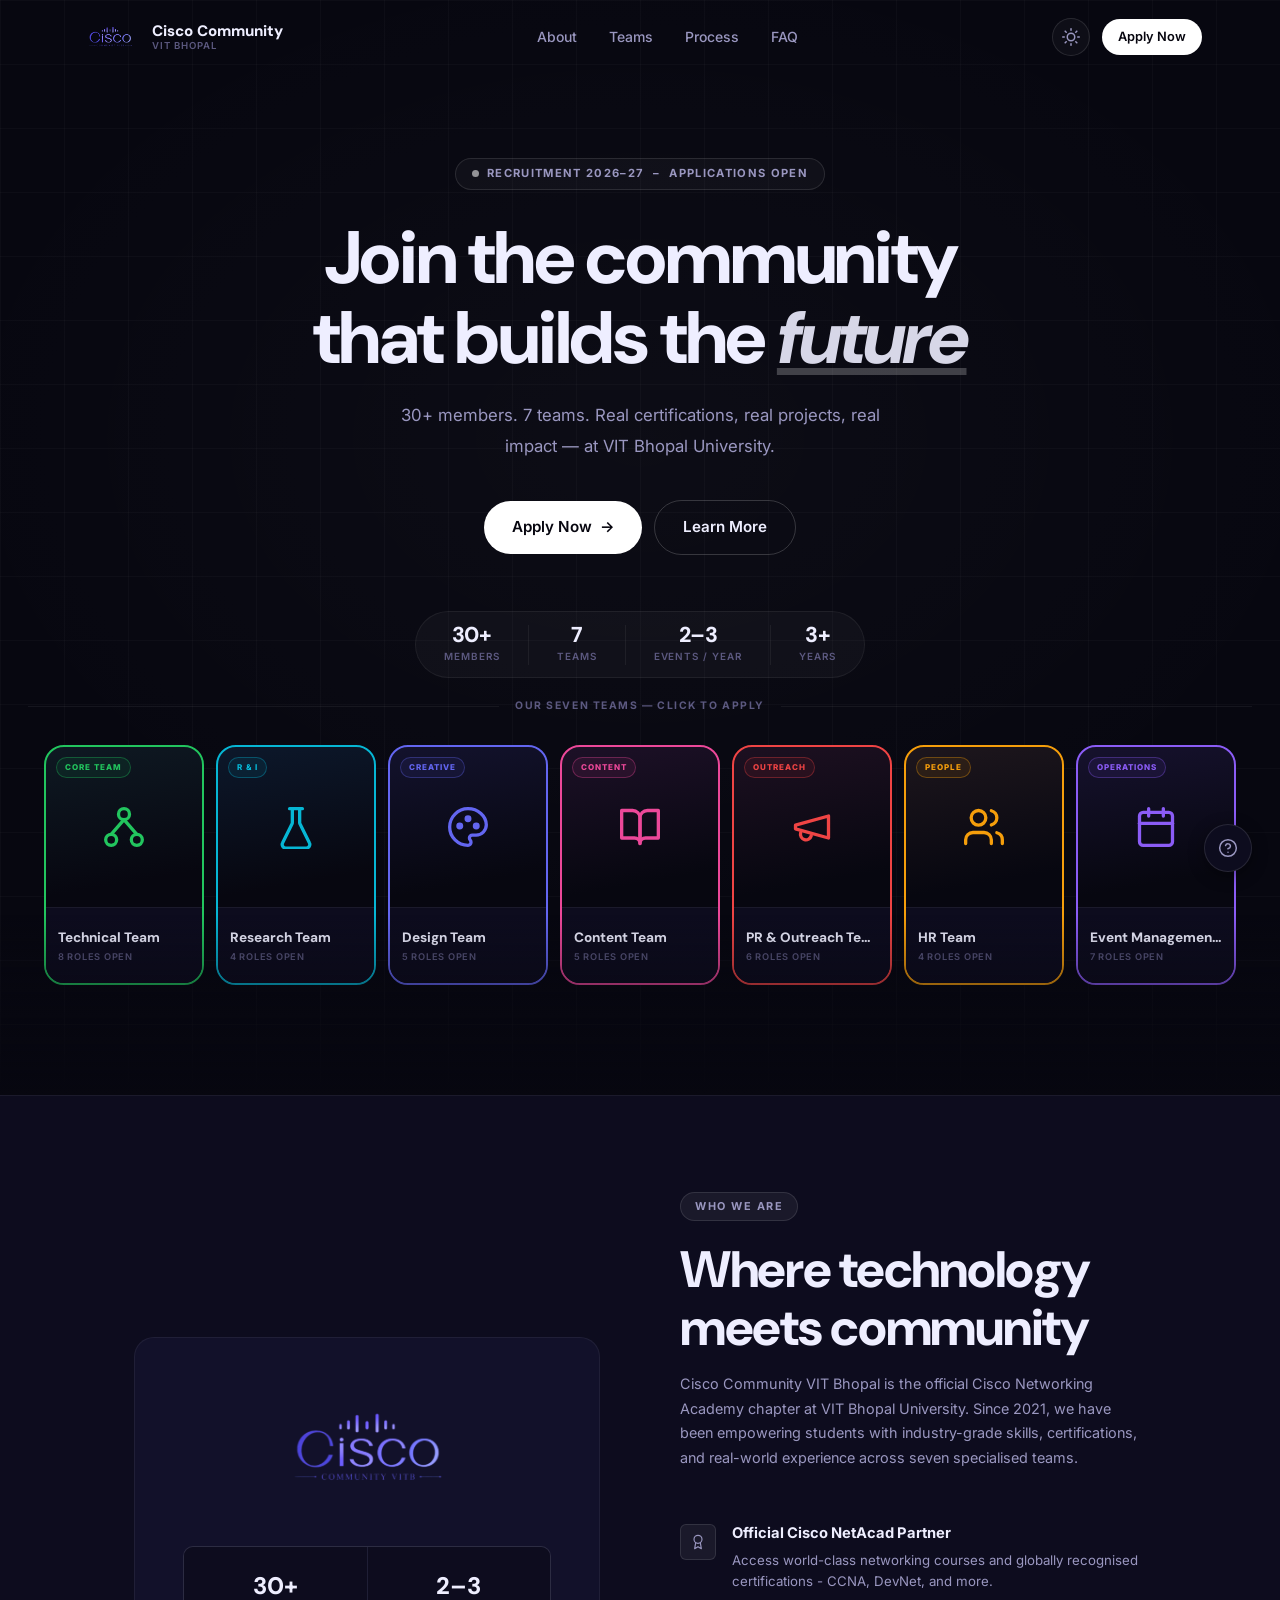
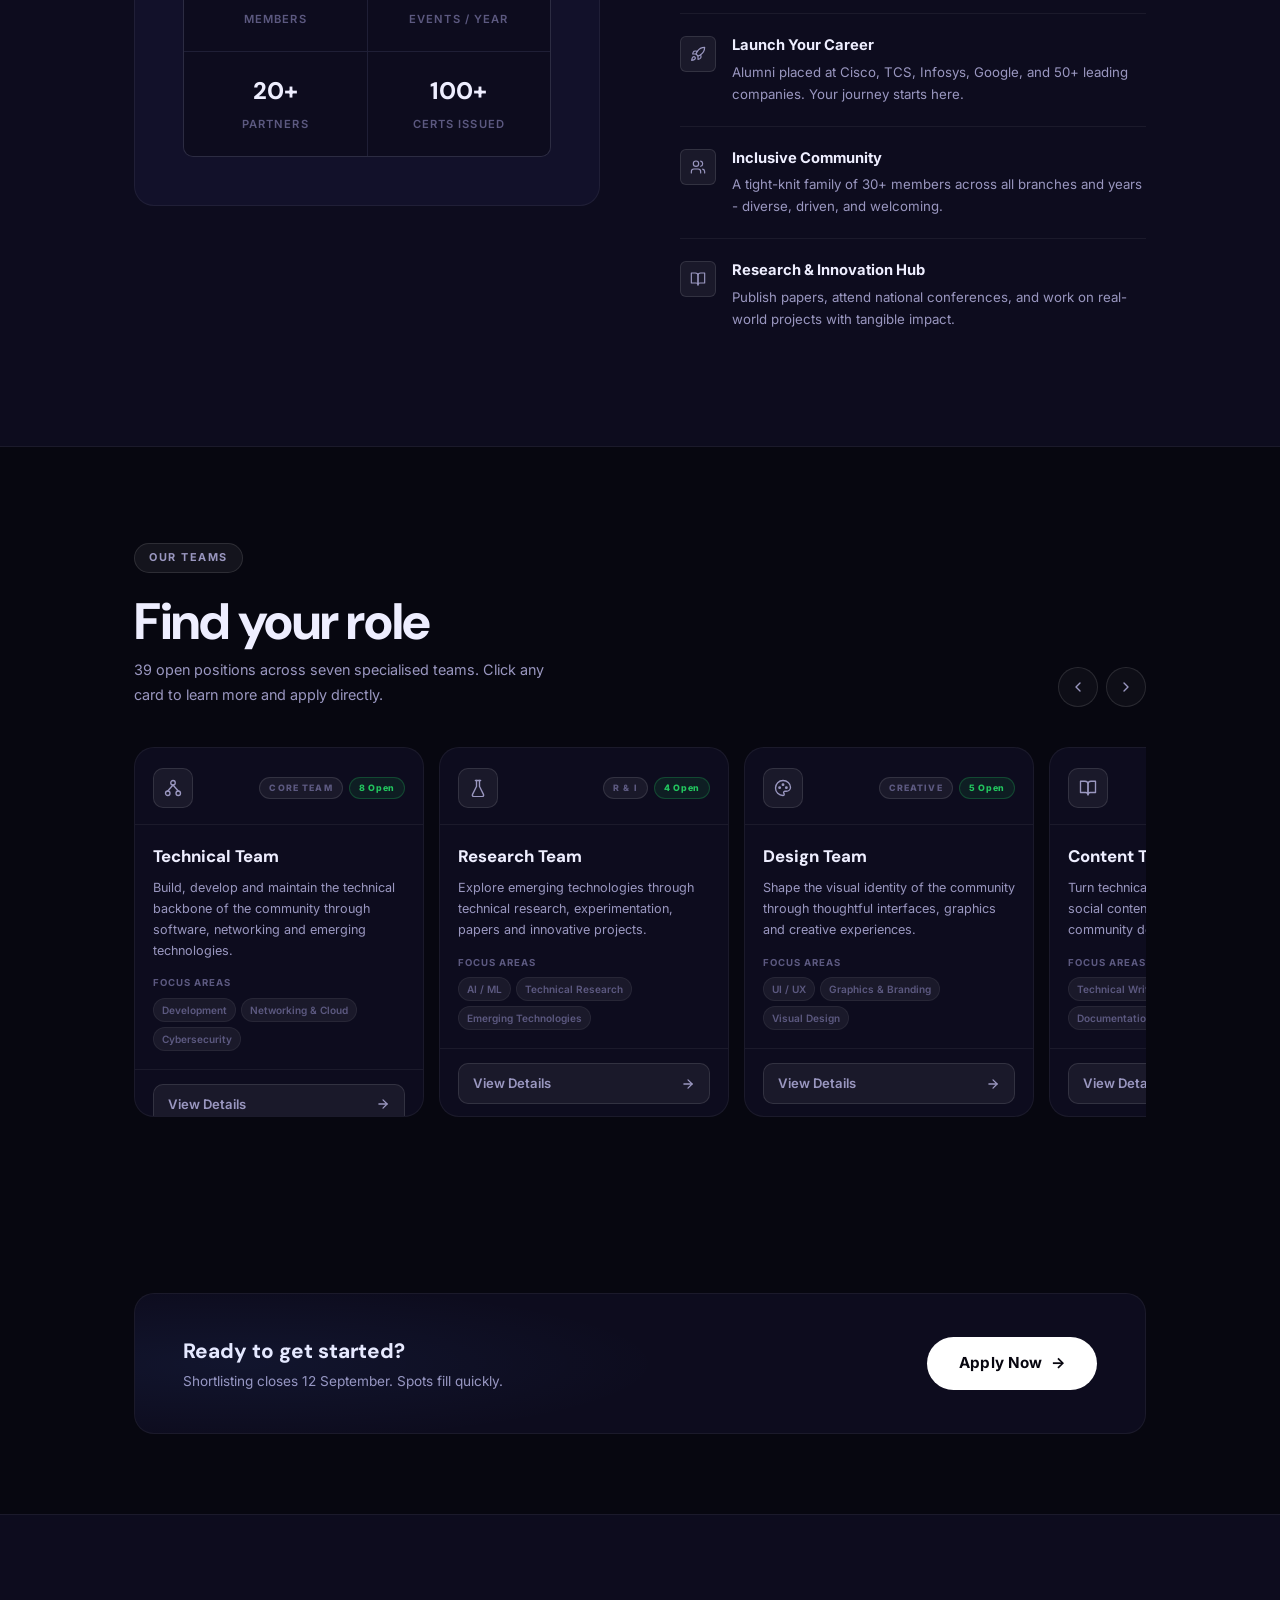
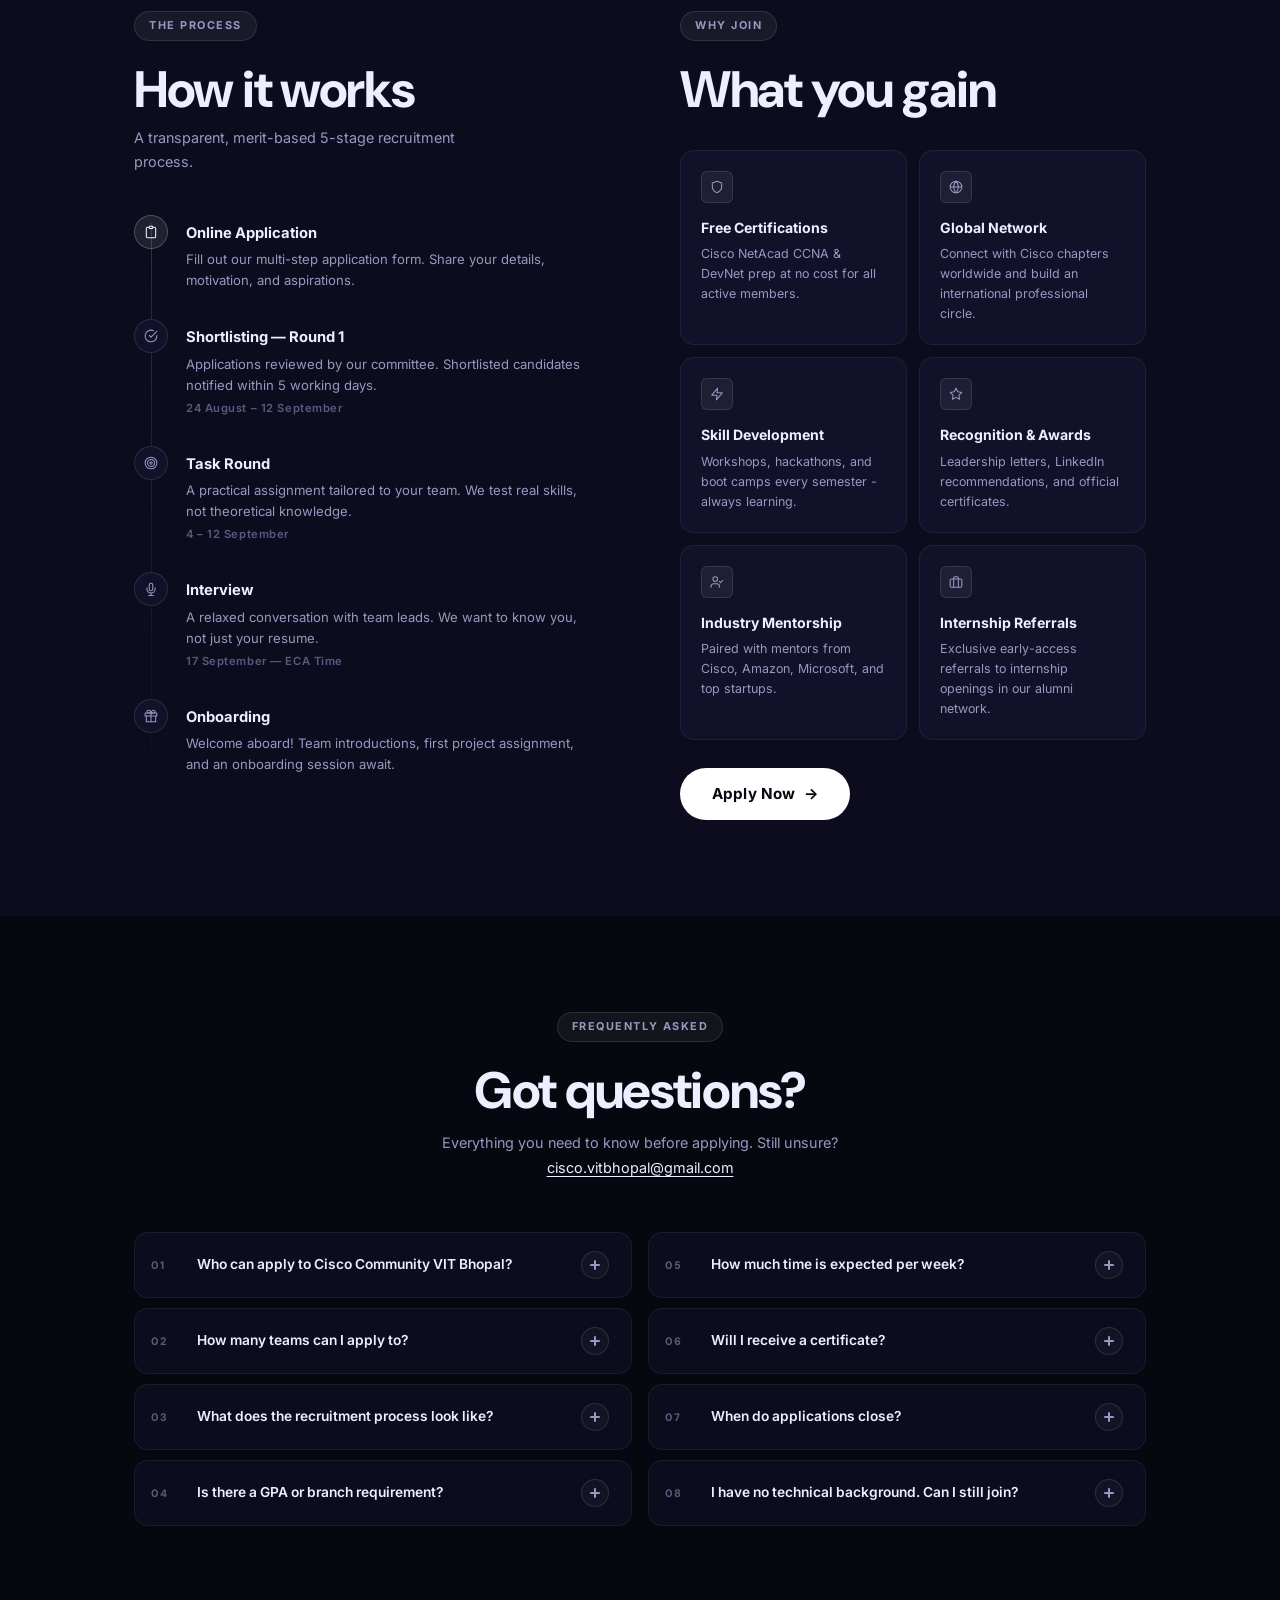
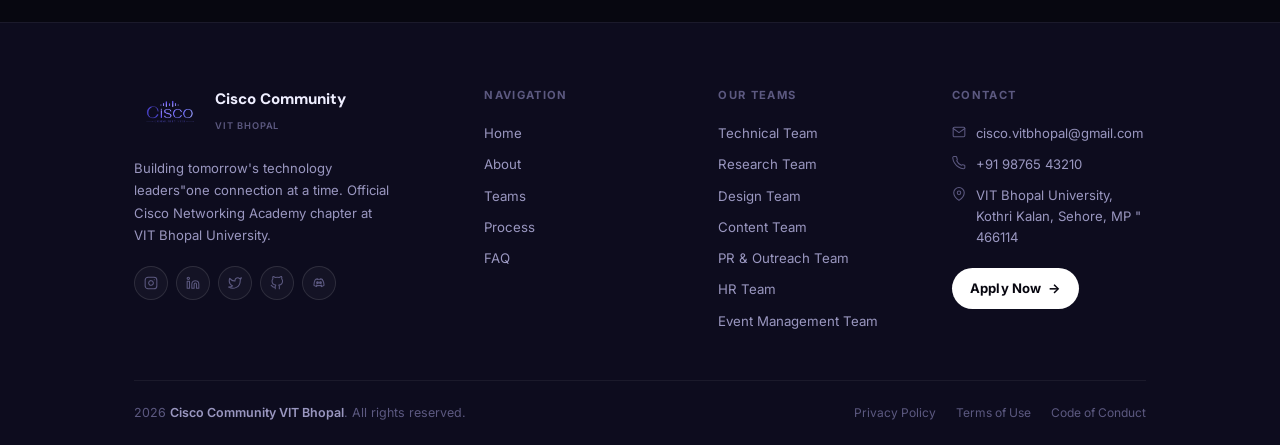
==== commit 85becd10: "Update recruitment website frontend" ====
--- a/index.html
+++ b/index.html
@@ -9,7 +9,7 @@
 
   <!-- Open Graph -->
   <meta property="og:title"       content="Cisco Community VIT Bhopal — Recruitment 2026–27" />
-  <meta property="og:description" content="Join 200+ students. 6 teams. Endless opportunities." />
+  <meta property="og:description" content="Join 200+ students. 7 teams. Endless opportunities." />
   <meta property="og:image"       content="logo.png" />
   <meta property="og:type"        content="website" />
 
--- a/style.css
+++ b/style.css
@@ -123,21 +123,21 @@
    ============================================================ */
 .display-xl {
   font-family:'DM Sans','Inter',sans-serif;
-  font-size: clamp(2.8rem, 6vw, 5.2rem);
+  font-size: clamp(2.1rem, 5.8vw, 5.0rem);
   font-weight:800;
-  line-height:1.05;
+  line-height:1.08;
   letter-spacing:-0.03em;
 }
 .display-lg {
   font-family:'DM Sans','Inter',sans-serif;
-  font-size: clamp(1.9rem, 4vw, 3.2rem);
+  font-size: clamp(1.7rem, 4.2vw, 3.2rem);
   font-weight:800;
-  line-height:1.1;
+  line-height:1.12;
   letter-spacing:-0.025em;
 }
 .heading-md {
   font-family:'DM Sans','Inter',sans-serif;
-  font-size:1.2rem;
+  font-size: clamp(1.05rem, 2.4vw, 1.25rem);
   font-weight:700;
 }
 .body-lg { font-size:1.05rem; line-height:1.75; }
@@ -208,18 +208,18 @@
   transition:background var(--t-base), border-color var(--t-base);
 }
 #navbar.scrolled {
-  background:rgba(7,7,16,0.82);
+  background:rgba(7,7,16,0.85);
   backdrop-filter:blur(18px); -webkit-backdrop-filter:blur(18px);
   border-bottom:1px solid var(--border-1);
 }
-[data-theme="light"] #navbar.scrolled { background:rgba(255,255,255,0.88); }
+[data-theme="light"] #navbar.scrolled { background:rgba(255,255,255,0.92); }
 
 .nav-inner {
   display:flex; align-items:center; justify-content:space-between;
-  padding:20px 28px; max-width:1180px; margin:0 auto;
+  padding:18px 28px; max-width:1180px; margin:0 auto;
 }
 .nav-logo { display:flex; align-items:center; gap:10px; flex-shrink:0; }
-.nav-logo img { height:36px; filter:brightness(1.15) saturate(1.1); }
+.nav-logo img { height:36px; width:auto; filter:brightness(1.15) saturate(1.1); }
 [data-theme="light"] .nav-logo img { filter:none; }
 .nav-logo-stack { display:flex; flex-direction:column; line-height:1.1; }
 .nav-logo-name  { font-family:'DM Sans',sans-serif; font-weight:800; font-size:0.95rem; }
@@ -232,21 +232,49 @@
 .nav-right { display:flex; align-items:center; gap:12px; }
 
 .theme-toggle {
-  width:36px; height:36px; border-radius:50%;
+  width:38px; height:38px; border-radius:50%;
   border:1px solid var(--border-2); background:var(--surface-1);
   color:var(--text-2); display:flex; align-items:center; justify-content:center;
   cursor:pointer; transition:all var(--t-fast); flex-shrink:0;
 }
 .theme-toggle:hover { background:var(--surface-3); color:var(--text-1); border-color:var(--border-3); }
-
-.hamburger { display:none; flex-direction:column; gap:5px; background:none; border:none; padding:4px; }
-.hamburger span { display:block; width:22px; height:1.5px; background:var(--text-1); border-radius:2px; transition:all var(--t-base); }
-
-.nav-mobile { display:none; flex-direction:column; gap:0; background:var(--bg-1); border-top:1px solid var(--border-1); }
-.nav-mobile.open { display:flex; }
-.nav-mobile a { padding:14px 28px; font-size:0.9rem; font-weight:500; color:var(--text-2); border-bottom:1px solid var(--border-1); }
-.nav-mobile a:hover { color:var(--text-1); }
-.nav-mobile .btn { margin:16px 28px; }
+.theme-toggle svg { width:18px; height:18px; }
+
+.hamburger {
+  display:none; width:40px; height:40px; border-radius:var(--r-md);
+  border:1px solid var(--border-2); background:var(--surface-1);
+  color:var(--text-1); align-items:center; justify-content:center;
+  flex-direction:column; gap:5px; cursor:pointer; padding:0;
+  transition:all var(--t-fast); flex-shrink:0;
+}
+.hamburger:hover { background:var(--surface-3); border-color:var(--border-3); }
+.hamburger span {
+  display:block; width:20px; height:2px; background:var(--text-1);
+  border-radius:2px; transition:transform 0.28s cubic-bezier(0.4,0,0.2,1), opacity 0.22s ease;
+}
+.hamburger.active span:nth-child(1) { transform: translateY(7px) rotate(45deg); }
+.hamburger.active span:nth-child(2) { opacity:0; }
+.hamburger.active span:nth-child(3) { transform: translateY(-7px) rotate(-45deg); }
+
+.nav-mobile {
+  display:none; position:absolute; top:100%; left:0; right:0;
+  background:rgba(13,12,30,0.96); backdrop-filter:blur(20px); -webkit-backdrop-filter:blur(20px);
+  border-bottom:1px solid var(--border-2);
+  box-shadow:0 20px 40px rgba(0,0,0,0.45);
+  max-height:calc(100vh - 72px); overflow-y:auto;
+  animation:fadeIn 0.2s ease;
+}
+[data-theme="light"] .nav-mobile { background:rgba(255,255,255,0.97); }
+.nav-mobile.open { display:block; }
+.nav-mobile-inner { padding:10px 20px 24px; display:flex; flex-direction:column; }
+.nav-mob-link {
+  display:block; padding:13px 14px; font-size:0.95rem; font-weight:600;
+  color:var(--text-2); border-radius:var(--r-md); transition:all var(--t-fast);
+  border-bottom:1px solid var(--border-1);
+}
+.nav-mob-link:hover { color:var(--text-1); background:var(--surface-2); }
+.nav-mob-cta { margin-top:16px; }
+.nav-mob-apply-btn { width:100%; justify-content:center; padding:13px 20px; font-size:0.92rem; }
 
 /* ============================================================
    HERO — PANGEA CENTERED LAYOUT
@@ -595,18 +623,24 @@
 }
 
 /* Card body — text content */
-.tc-body { padding:18px; flex:1; }
+.tc-body { padding:18px; flex:1; display:flex; flex-direction:column; }
 
 .tc-name {
   font-family:'DM Sans',sans-serif; font-size:1.05rem;
   font-weight:800; color:var(--text-1); margin-bottom:8px;
 }
 .tc-short {
-  font-size:0.79rem; color:var(--text-2); line-height:1.65; margin-bottom:16px;
-}
-
-/* Role chips row */
-.tc-roles-row { display:flex; flex-wrap:wrap; gap:5px; }
+  font-size:0.79rem; color:var(--text-2); line-height:1.65; margin-bottom:14px;
+}
+
+/* "Focus Areas" section label */
+.tc-focus-label {
+  font-size:0.6rem; font-weight:700; letter-spacing:0.1em; text-transform:uppercase;
+  color:var(--text-3); margin-bottom:7px;
+}
+
+/* Role / focus chips row */
+.tc-roles-row { display:flex; flex-wrap:wrap; gap:5px; margin-top:auto; }
 .tc-role-chip {
   font-size:0.63rem; font-weight:600; padding:3px 8px;
   border-radius:var(--r-full); background:var(--surface-2);
@@ -614,24 +648,31 @@
 }
 .tc-role-more { background:transparent; border-color:transparent; color:var(--text-3); }
 
-/* Card footer bar — apply CTA */
+/* Card footer bar — View Details action */
 .tc-footer-bar {
   padding:14px 18px;
   border-top:1px solid var(--border-1);
 }
 
-/* Apply button — monotone white/dark */
-.tc-apply-btn {
+/* View Details — subtle secondary bar, upgrades to primary on card hover */
+.tc-details-btn {
   display:flex; align-items:center; justify-content:space-between;
-  padding:10px 14px; border-radius:var(--r-md);
-  background:var(--btn-primary-bg); color:var(--btn-primary-fg);
-  font-size:0.8rem; font-weight:700;
-  text-decoration:none; transition:all var(--t-base); gap:8px;
-  border:none; cursor:pointer; width:100%;
-}
-.tc-apply-btn:hover { opacity:0.88; transform:translateY(-1px); }
-.tc-apply-icon { display:flex; align-items:center; }
-.tc-apply-icon svg { width:14px; height:14px; stroke:var(--btn-primary-fg); stroke-width:2.5; fill:none; }
+  padding:9px 14px; border-radius:var(--r-md);
+  background:var(--surface-2); border:1px solid var(--border-2);
+  color:var(--text-2); font-size:0.82rem; font-weight:600;
+  transition:background var(--t-base), color var(--t-base), border-color var(--t-base);
+  cursor:pointer; user-select:none;
+}
+.team-card:hover .tc-details-btn,
+.team-card:focus-visible .tc-details-btn {
+  background:var(--btn-primary-bg);
+  color:var(--btn-primary-fg);
+  border-color:var(--btn-primary-bg);
+}
+.tc-details-icon { display:flex; align-items:center; transition:transform var(--t-base); }
+.team-card:hover .tc-details-icon,
+.team-card:focus-visible .tc-details-icon { transform:translateX(4px); }
+.tc-details-icon svg { width:14px; height:14px; stroke:currentColor; stroke-width:2.2; fill:none; }
 
 /* ── No art to scale — removed ── */
 
@@ -848,36 +889,50 @@
    ============================================================ */
 .modal-overlay {
   position:fixed; inset:0; z-index:var(--z-modal);
-  display:flex; align-items:center; justify-content:center; padding:24px;
-  background:rgba(7,7,16,0.8); backdrop-filter:blur(12px);
+  display:flex; align-items:center; justify-content:center; padding:20px;
+  background:rgba(7,7,16,0.82); backdrop-filter:blur(14px); -webkit-backdrop-filter:blur(14px);
   opacity:0; pointer-events:none; transition:opacity var(--t-base);
 }
-[data-theme="light"] .modal-overlay { background:rgba(13,10,26,0.65); }
+[data-theme="light"] .modal-overlay { background:rgba(13,10,26,0.68); }
 .modal-overlay.open { opacity:1; pointer-events:all; }
 
 .modal-box {
   background:var(--bg-1); border:1px solid var(--border-2);
   border-radius:var(--r-xl); max-width:560px; width:100%;
-  max-height:90vh; overflow-y:auto;
+  max-height:88vh; overflow-y:auto;
   transform:scale(0.95) translateY(20px); transition:transform var(--t-base);
+  box-shadow:0 24px 64px rgba(0,0,0,0.5);
 }
 .modal-overlay.open .modal-box { transform:scale(1) translateY(0); }
 
 .modal-hd {
   display:flex; justify-content:space-between; align-items:center;
-  padding:22px 24px; border-bottom:1px solid var(--border-1);
-  position:sticky; top:0; background:var(--bg-1); z-index:1;
+  padding:20px 24px; border-bottom:1px solid var(--border-1);
+  position:sticky; top:0; background:var(--bg-1); z-index:2;
+  gap:12px;
+}
+.modal-hd-title-group {
+  display:flex; align-items:center; gap:10px; flex-wrap:wrap; flex:1; min-width:0;
+}
+.modal-team-title {
+  font-size:clamp(1.05rem, 2.5vw, 1.25rem);
+  word-break:break-word;
 }
 .modal-close {
-  width:32px; height:32px; border-radius:50%;
+  width:36px; height:36px; border-radius:50%;
   border:1px solid var(--border-2); background:var(--surface-1);
   color:var(--text-3); display:flex; align-items:center; justify-content:center;
   cursor:pointer; transition:all var(--t-fast); flex-shrink:0;
 }
 .modal-close:hover { background:rgba(239,68,68,0.12); border-color:rgba(239,68,68,0.3); color:#ef4444; }
-.modal-close svg { width:12px; height:12px; stroke:currentColor; stroke-width:2.5; fill:none; }
-.modal-bd { padding:24px; }
-.modal-ft { padding:18px 24px; border-top:1px solid var(--border-1); display:flex; gap:10px; justify-content:flex-end; }
+.modal-close svg { width:14px; height:14px; stroke:currentColor; stroke-width:2.5; fill:none; }
+.modal-bd { padding:22px 24px; }
+.modal-ft {
+  padding:16px 24px; border-top:1px solid var(--border-1);
+  display:flex; gap:10px; justify-content:flex-end; align-items:center;
+}
+.modal-btn-close { padding:10px 18px; }
+.modal-btn-apply { padding:10px 20px; }
 
 /* ============================================================
    SCROLL ANIMATE
@@ -921,37 +976,185 @@
 .mascot-btn svg { width:20px; height:20px; stroke:currentColor; stroke-width:1.8; fill:none; }
 
 /* ============================================================
-   RESPONSIVE
-   ============================================================ */
-@media (max-width:1024px) {
-  .about-layout       { grid-template-columns:1fr; gap:40px; }
-  .recruitment-layout { grid-template-columns:1fr; gap:56px; }
-  .footer-top         { grid-template-columns:1fr 1fr; }
-  .faq-two-col        { grid-template-columns:1fr; }  /* stack FAQ cols on tablet */
-  .teams-header       { flex-direction:column; align-items:flex-start; gap:16px; }
-}
-@media (max-width:768px) {
-  .section            { padding:64px 0; }
-  .nav-links,.nav-right .btn { display:none; }
-  .hamburger          { display:flex; }
-  .footer-top         { grid-template-columns:1fr; gap:32px; }
-  .footer-bottom      { flex-direction:column; text-align:center; }
-  .perks-grid         { grid-template-columns:1fr; }
-  .cta-banner         { flex-direction:column; text-align:center; padding:28px; }
-  .faq-two-col        { grid-template-columns:1fr; }
-  .hero-arc-track     { gap:6px; padding:16px 18px 30px; justify-content:flex-start; overflow-x:auto; min-height:unset; }
-  .hero-arc           { overflow:hidden; }
-  .hero-team-card     { width:145px; min-width:145px; max-width:145px; height:220px; min-height:220px; max-height:220px; }
-  .htc-art            { height:145px; min-height:145px; max-height:145px; }
-  .htc-footer         { height:75px; min-height:75px; max-height:75px; }
-  .team-card          { width:260px; min-width:260px; max-width:260px; }
-  .hero-stats-row     { border-radius:var(--r-xl); }
-  .hsr-item           { padding:10px 16px; }
-  .hero-anim-1,.hero-anim-2,.hero-anim-3,.hero-anim-4,.hero-anim-5,.hero-anim-6 { animation-duration:0.5s; }
-}
-@media (max-width:480px) {
-  .container  { padding:0 18px; }
-  .nav-inner  { padding:16px 18px; }
-  .hero-center { padding:64px 18px 40px; }
-  .display-xl { font-size:clamp(2.2rem,10vw,3rem); }
-}
+   RESPONSIVE DESIGN SYSTEM
+   ============================================================ */
+
+/* ── 1280px (Standard Laptops) ── */
+@media (max-width: 1280px) {
+  .container { max-width: 1060px; padding: 0 24px; }
+  .hero-center { padding: 70px 24px 20px; }
+  .hero-arc-track { gap: 12px; padding: 14px 20px 70px; }
+  .hero-team-card { width: 160px; min-width: 160px; max-width: 160px; height: 240px; min-height: 240px; }
+  .htc-art { height: 160px; min-height: 160px; }
+}
+
+/* ── 1024px (Tablets & Small Laptops) ── */
+@media (max-width: 1024px) {
+  .container { max-width: 100%; padding: 0 24px; }
+  .section { padding: 80px 0; }
+  
+  /* About section reading order: intro text first, logo card second */
+  .about-layout { grid-template-columns: 1fr; gap: 40px; }
+  .about-layout > div:nth-child(1) { order: 2; }
+  .about-layout > div:nth-child(2) { order: 1; }
+  .about-logo-card { padding: 36px 28px; gap: 28px; }
+
+  .recruitment-layout { grid-template-columns: 1fr; gap: 48px; }
+  .faq-two-col { grid-template-columns: 1fr; gap: 12px; }
+  .footer-top { grid-template-columns: 1.2fr 1fr 1fr; gap: 32px; }
+  
+  .hero-arc-track { gap: 10px; padding: 12px 18px 60px; }
+  .hero-team-card { width: 145px; min-width: 145px; max-width: 145px; height: 225px; min-height: 225px; }
+  .htc-art { height: 148px; min-height: 148px; }
+  .htc-footer { height: 77px; min-height: 77px; }
+}
+
+/* ── 768px (Mobile & Portrait Tablets) ── */
+@media (max-width: 768px) {
+  .section { padding: 60px 0; }
+  
+  /* Header & Navigation */
+  .nav-inner { padding: 14px 20px; }
+  .nav-links, .nav-right .nav-cta-btn { display: none; }
+  .hamburger { display: flex; }
+  
+  /* Hero */
+  #hero { min-height: unset; padding-top: 72px; padding-bottom: 20px; }
+  .hero-center { padding: 44px 20px 20px; }
+  .hero-kicker { margin-bottom: 20px; font-size: 0.66rem; padding: 5px 14px; }
+  .hero-main-heading { margin-bottom: 16px !important; }
+  .hero-actions { margin-bottom: 36px; gap: 10px; }
+  .hero-stats-row { border-radius: var(--r-xl); }
+  .hsr-item { padding: 10px 18px; }
+  .hsr-item strong { font-size: 1.2rem; }
+  
+  /* 7-Team Hero Horizontal Swipe / Scroll-Snap */
+  .hero-arc { overflow: hidden; width: 100%; padding: 0 0 28px; }
+  .hero-arc-label { padding: 0 20px; margin-bottom: 12px; }
+  .hero-arc-track {
+    display: flex; gap: 14px; padding: 10px 20px 20px;
+    justify-content: flex-start; overflow-x: auto;
+    scroll-snap-type: x mandatory; scroll-padding: 0 20px;
+    -webkit-overflow-scrolling: touch;
+  }
+  .hero-team-card {
+    scroll-snap-align: center;
+    width: 200px; min-width: 200px; max-width: 200px;
+    height: 250px; min-height: 250px; max-height: 250px;
+  }
+  .htc-art { height: 170px; min-height: 170px; }
+  .htc-footer { height: 80px; min-height: 80px; }
+  
+  /* Teams Carousel */
+  .teams-header { flex-direction: column; align-items: flex-start; gap: 16px; margin-bottom: 24px; }
+  .teams-track-wrapper {
+    overflow-x: auto; scroll-snap-type: x mandatory;
+    scroll-padding: 0 20px; -webkit-overflow-scrolling: touch;
+    padding-bottom: 12px;
+  }
+  .teams-track { gap: 14px; padding: 4px 0; }
+  .team-card {
+    scroll-snap-align: center;
+    width: 280px; min-width: 280px; max-width: 280px;
+    height: auto; min-height: 380px;
+  }
+  
+  /* Perks & CTA */
+  .perks-grid { grid-template-columns: 1fr; gap: 10px; }
+  .cta-banner {
+    flex-direction: column; text-align: center;
+    padding: 32px 24px; gap: 20px; margin: 48px 0;
+  }
+  
+  /* Footer */
+  .footer-top { grid-template-columns: 1fr; gap: 32px; padding-bottom: 36px; }
+  .footer-tagline { max-width: 100%; }
+  .footer-bottom { flex-direction: column; text-align: center; gap: 14px; }
+  .footer-bottom-links { justify-content: center; }
+}
+
+/* ── 540px (Mobile Phones) ── */
+@media (max-width: 540px) {
+  /* Hero stats as 2x2 grid */
+  .hero-stats-row {
+    display: grid; grid-template-columns: 1fr 1fr;
+    border-radius: var(--r-xl); width: 100%; max-width: 360px;
+  }
+  .hsr-sep { display: none; }
+  .hsr-item {
+    padding: 10px 14px; border: 1px solid var(--border-1); margin: -0.5px;
+  }
+  
+  /* FAQ Accordion on small screens */
+  .faq-q {
+    grid-template-columns: 24px 1fr 28px;
+    padding: 14px 14px 14px 12px; gap: 8px;
+  }
+  .faq-num { font-size: 0.62rem; }
+  .faq-q-text { font-size: 0.84rem; line-height: 1.4; }
+  .faq-ans-inner {
+    padding: 0 14px 14px 44px; font-size: 0.82rem; line-height: 1.65;
+  }
+  
+  /* Team Detail Modal Mobile */
+  .modal-overlay { padding: 12px; }
+  .modal-box {
+    width: calc(100vw - 24px); max-height: 86vh;
+    border-radius: var(--r-xl);
+  }
+  .modal-hd { padding: 16px 18px; }
+  .modal-bd { padding: 18px 18px; }
+  .modal-ft {
+    padding: 14px 18px; flex-direction: column-reverse; gap: 8px;
+  }
+  .modal-btn-close, .modal-btn-apply {
+    width: 100%; justify-content: center; padding: 12px; font-size: 0.88rem;
+  }
+  
+  /* Mascot Button */
+  .mascot-wrap { bottom: 18px; right: 18px; }
+  .mascot-bubble { max-width: 180px; font-size: 0.74rem; }
+}
+
+/* ── 390px / 375px (Compact Mobile) ── */
+@media (max-width: 390px) {
+  .container { padding: 0 16px; }
+  .nav-inner { padding: 12px 16px; }
+  
+  .hero-center { padding: 36px 14px 16px; }
+  .hero-actions {
+    flex-direction: column; width: 100%; max-width: 290px;
+  }
+  .hero-actions .btn { width: 100%; justify-content: center; }
+  
+  .hero-team-card {
+    width: calc(78vw - 10px); min-width: 190px; max-width: 220px;
+  }
+  .team-card {
+    width: calc(100vw - 40px); min-width: 250px; max-width: 290px;
+  }
+  
+  .about-logo-card { padding: 24px 16px; }
+  .about-stat-item { padding: 14px 8px; }
+  .about-stat-n { font-size: 1.25rem; }
+  
+  .footer-bottom-links { flex-wrap: wrap; justify-content: center; gap: 12px; }
+}
+
+/* ── 340px / 320px (Ultra-compact Mobile) ── */
+@media (max-width: 340px) {
+  .nav-inner { padding: 12px 12px; }
+  .nav-logo img { height: 30px; }
+  .nav-logo-name { font-size: 0.85rem; }
+  .nav-logo-sub { font-size: 0.52rem; }
+  
+  .display-xl { font-size: 1.85rem; }
+  .display-lg { font-size: 1.55rem; }
+  
+  .faq-q {
+    grid-template-columns: 20px 1fr 24px;
+    padding: 12px 10px 12px 8px; gap: 6px;
+  }
+  .faq-q-text { font-size: 0.8rem; }
+  .faq-ans-inner { padding: 0 8px 12px 34px; font-size: 0.78rem; }
+}
